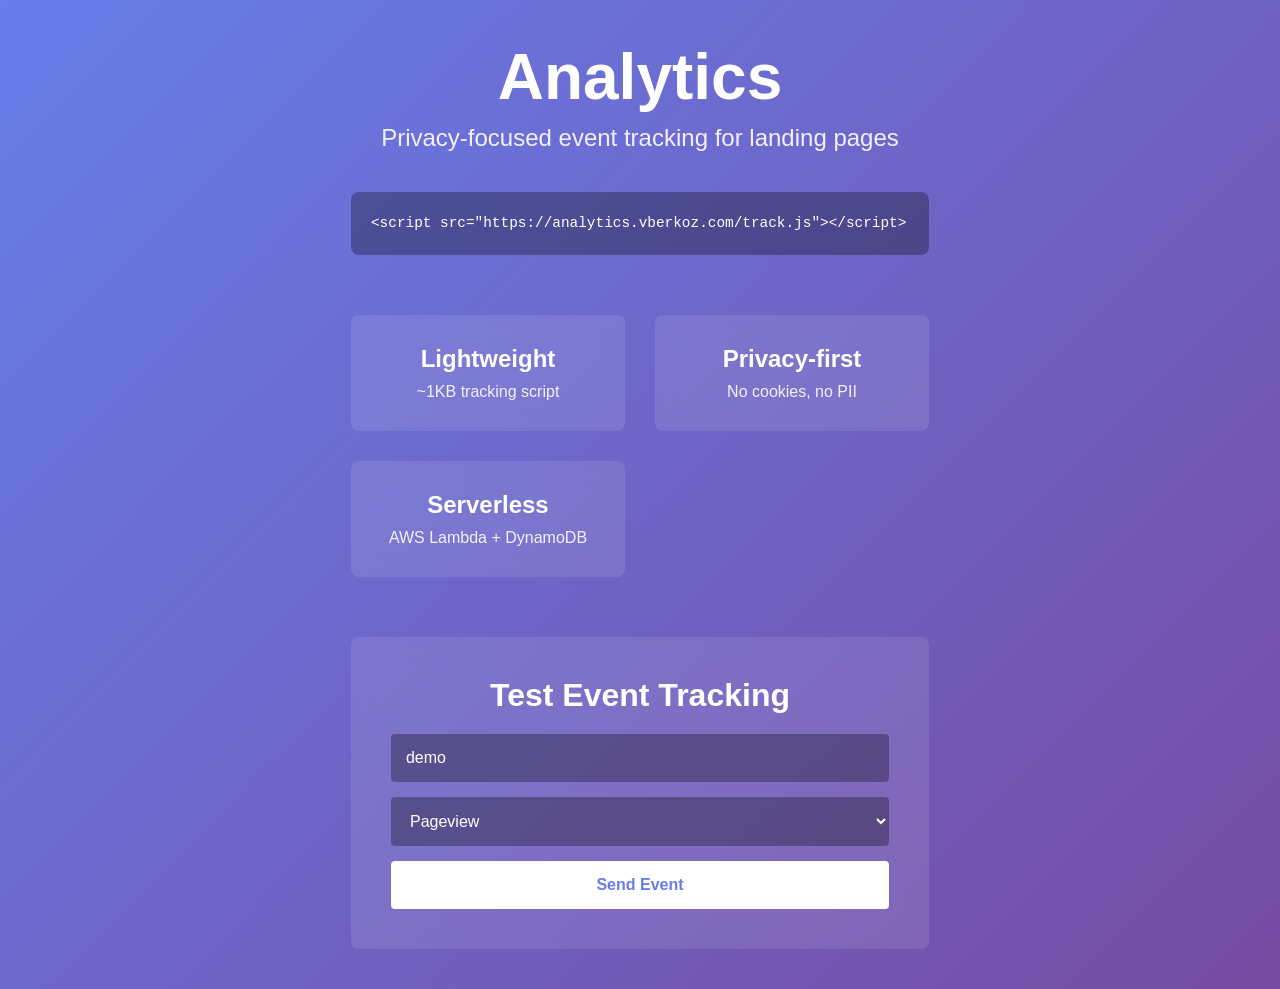
==== landing/index.html @ 593e7356 "Add landing page with tracking script" ====
<!DOCTYPE html>
<html lang="en">
<head>
    <meta charset="UTF-8">
    <meta name="viewport" content="width=device-width, initial-scale=1.0">
    <title>Analytics Platform</title>
    <link rel="stylesheet" href="style.css">
</head>
<body>
    <div class="container">
        <h1>Analytics</h1>
        <p class="tagline">Privacy-focused event tracking for landing pages</p>
        
        <div class="code-block">
            <pre><code>&lt;script src="https://analytics.vberkoz.com/track.js"&gt;&lt;/script&gt;</code></pre>
        </div>

        <div class="features">
            <div class="feature">
                <h3>Lightweight</h3>
                <p>~1KB tracking script</p>
            </div>
            <div class="feature">
                <h3>Privacy-first</h3>
                <p>No cookies, no PII</p>
            </div>
            <div class="feature">
                <h3>Serverless</h3>
                <p>AWS Lambda + DynamoDB</p>
            </div>
        </div>

        <div class="demo-section">
            <h2>Test Event Tracking</h2>
            <form id="trackForm">
                <input type="text" id="projectId" placeholder="Project ID (e.g., landing-001)" value="demo">
                <select id="eventType">
                    <option value="pageview">Pageview</option>
                    <option value="click">Click</option>
                    <option value="submit">Form Submit</option>
                </select>
                <button type="submit" id="trackBtn">Send Event</button>
            </form>
            <div id="result" class="result hidden"></div>
            <div id="error" class="error hidden"></div>
        </div>
    </div>

    <script>
        const form = document.getElementById('trackForm');
        const btn = document.getElementById('trackBtn');
        const result = document.getElementById('result');
        const error = document.getElementById('error');
        const projectId = document.getElementById('projectId');
        const eventType = document.getElementById('eventType');

        form.addEventListener('submit', async (e) => {
            e.preventDefault();
            
            btn.disabled = true;
            btn.textContent = 'Sending...';
            result.classList.add('hidden');
            error.classList.add('hidden');

            try {
                const response = await fetch('https://5sz981rz6d.execute-api.us-east-1.amazonaws.com/prod/event', {
                    method: 'POST',
                    headers: { 'Content-Type': 'application/json' },
                    body: JSON.stringify({
                        project_id: projectId.value,
                        event_type: eventType.value,
                        timestamp: Date.now(),
                        path: window.location.pathname,
                        referrer: document.referrer || null,
                        screen: `${window.screen.width}x${window.screen.height}`
                    })
                });

                if (!response.ok) {
                    throw new Error('Failed to send event');
                }

                result.innerHTML = '<p>✓ Event tracked successfully</p>';
                result.classList.remove('hidden');
            } catch (err) {
                error.textContent = '✗ ' + err.message;
                error.classList.remove('hidden');
            } finally {
                btn.disabled = false;
                btn.textContent = 'Send Event';
            }
        });
    </script>
</body>
</html>
---- landing/style.css ----
* {
    margin: 0;
    padding: 0;
    box-sizing: border-box;
}

body {
    font-family: -apple-system, BlinkMacSystemFont, 'Segoe UI', sans-serif;
    background: linear-gradient(135deg, #667eea 0%, #764ba2 100%);
    min-height: 100vh;
    display: flex;
    align-items: center;
    justify-content: center;
    color: #fff;
}

.container {
    max-width: 800px;
    padding: 40px;
    text-align: center;
}

h1 {
    font-size: 4rem;
    margin-bottom: 10px;
    font-weight: 700;
}

.tagline {
    font-size: 1.5rem;
    opacity: 0.9;
    margin-bottom: 40px;
}

.code-block {
    background: rgba(0, 0, 0, 0.3);
    border-radius: 8px;
    padding: 20px;
    margin: 40px 0;
    text-align: left;
}

.code-block pre {
    overflow-x: auto;
}

.code-block code {
    font-family: 'Monaco', 'Courier New', monospace;
    font-size: 0.9rem;
    line-height: 1.6;
}

.features {
    display: grid;
    grid-template-columns: repeat(auto-fit, minmax(200px, 1fr));
    gap: 30px;
    margin-top: 60px;
}

.feature {
    background: rgba(255, 255, 255, 0.1);
    padding: 30px;
    border-radius: 8px;
    backdrop-filter: blur(10px);
}

.feature h3 {
    font-size: 1.5rem;
    margin-bottom: 10px;
}

.feature p {
    opacity: 0.9;
}

.demo-section {
    margin-top: 60px;
    background: rgba(255, 255, 255, 0.1);
    padding: 40px;
    border-radius: 8px;
    backdrop-filter: blur(10px);
}

.demo-section h2 {
    font-size: 2rem;
    margin-bottom: 20px;
}

#projectId, #eventType {
    width: 100%;
    padding: 15px;
    margin-bottom: 15px;
    border: none;
    border-radius: 4px;
    font-size: 1rem;
    background: rgba(0, 0, 0, 0.3);
    color: #fff;
}

#trackBtn {
    width: 100%;
    padding: 15px;
    border: none;
    border-radius: 4px;
    background: #fff;
    color: #667eea;
    font-size: 1rem;
    font-weight: 600;
    cursor: pointer;
    transition: transform 0.2s;
}

#trackBtn:hover:not(:disabled) {
    transform: translateY(-2px);
}

#trackBtn:disabled {
    opacity: 0.6;
    cursor: not-allowed;
}

.result, .error {
    margin-top: 20px;
    padding: 20px;
    border-radius: 4px;
}

.result {
    background: rgba(76, 175, 80, 0.2);
}

.error {
    background: rgba(244, 67, 54, 0.2);
}

.hidden {
    display: none;
}

@media (max-width: 768px) {
    h1 {
        font-size: 2.5rem;
    }
    
    .tagline {
        font-size: 1.2rem;
    }
}
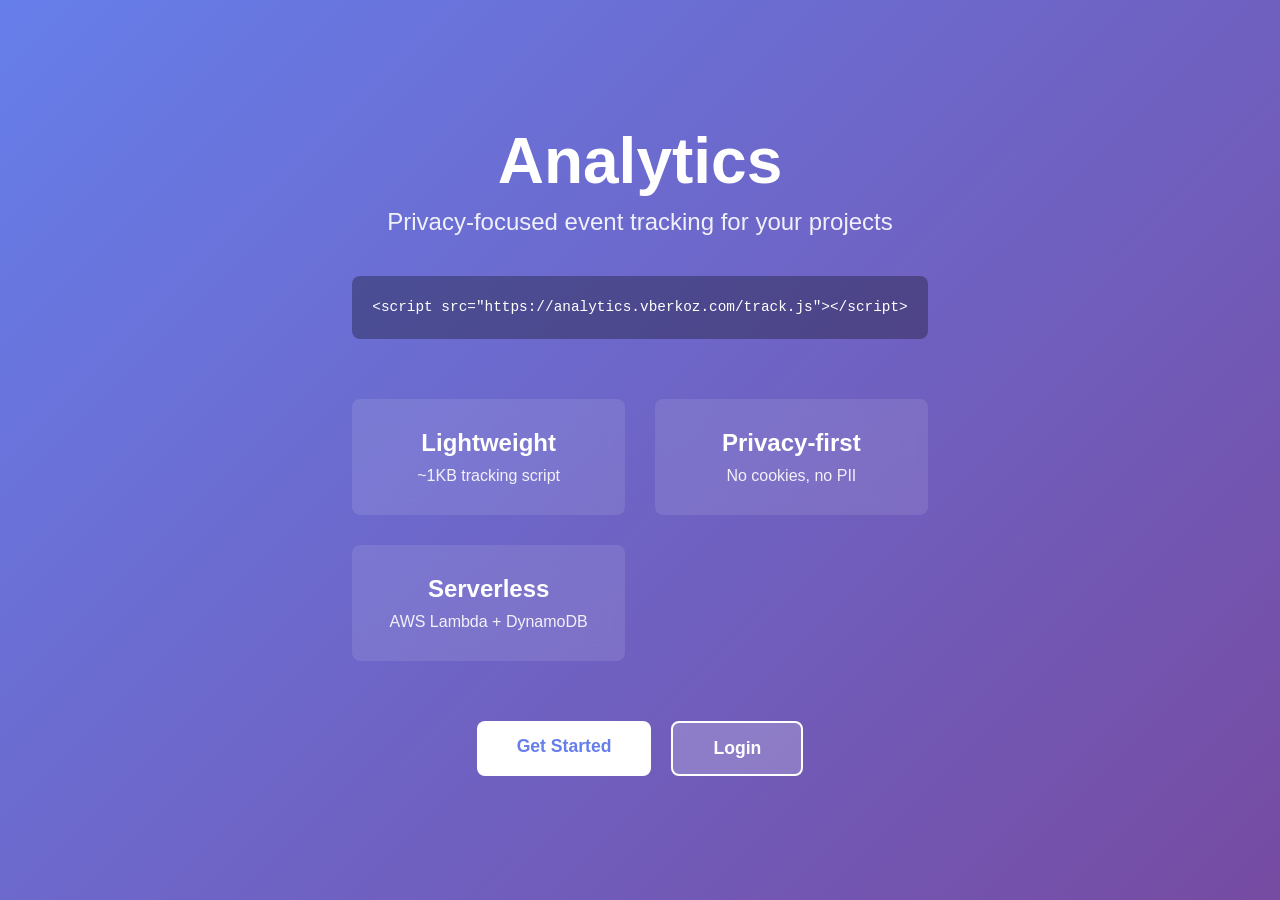
==== commit f2442a12: "Update landing page with login/register CTAs" ====
--- a/landing/index.html
+++ b/landing/index.html
@@ -9,7 +9,7 @@
 <body>
     <div class="container">
         <h1>Analytics</h1>
-        <p class="tagline">Privacy-focused event tracking for landing pages</p>
+        <p class="tagline">Privacy-focused event tracking for your projects</p>
         
         <div class="code-block">
             <pre><code>&lt;script src="https://analytics.vberkoz.com/track.js"&gt;&lt;/script&gt;</code></pre>
@@ -30,66 +30,10 @@
             </div>
         </div>
 
-        <div class="demo-section">
-            <h2>Test Event Tracking</h2>
-            <form id="trackForm">
-                <input type="text" id="projectId" placeholder="Project ID (e.g., landing-001)" value="demo">
-                <select id="eventType">
-                    <option value="pageview">Pageview</option>
-                    <option value="click">Click</option>
-                    <option value="submit">Form Submit</option>
-                </select>
-                <button type="submit" id="trackBtn">Send Event</button>
-            </form>
-            <div id="result" class="result hidden"></div>
-            <div id="error" class="error hidden"></div>
+        <div class="cta-section">
+            <a href="https://dashboard.analytics.vberkoz.com/register.html" class="btn btn-primary">Get Started</a>
+            <a href="https://dashboard.analytics.vberkoz.com/login.html" class="btn btn-secondary">Login</a>
         </div>
     </div>
-
-    <script>
-        const form = document.getElementById('trackForm');
-        const btn = document.getElementById('trackBtn');
-        const result = document.getElementById('result');
-        const error = document.getElementById('error');
-        const projectId = document.getElementById('projectId');
-        const eventType = document.getElementById('eventType');
-
-        form.addEventListener('submit', async (e) => {
-            e.preventDefault();
-            
-            btn.disabled = true;
-            btn.textContent = 'Sending...';
-            result.classList.add('hidden');
-            error.classList.add('hidden');
-
-            try {
-                const response = await fetch('https://5sz981rz6d.execute-api.us-east-1.amazonaws.com/prod/event', {
-                    method: 'POST',
-                    headers: { 'Content-Type': 'application/json' },
-                    body: JSON.stringify({
-                        project_id: projectId.value,
-                        event_type: eventType.value,
-                        timestamp: Date.now(),
-                        path: window.location.pathname,
-                        referrer: document.referrer || null,
-                        screen: `${window.screen.width}x${window.screen.height}`
-                    })
-                });
-
-                if (!response.ok) {
-                    throw new Error('Failed to send event');
-                }
-
-                result.innerHTML = '<p>✓ Event tracked successfully</p>';
-                result.classList.remove('hidden');
-            } catch (err) {
-                error.textContent = '✗ ' + err.message;
-                error.classList.remove('hidden');
-            } finally {
-                btn.disabled = false;
-                btn.textContent = 'Send Event';
-            }
-        });
-    </script>
 </body>
 </html>
--- a/landing/style.css
+++ b/landing/style.css
@@ -73,68 +73,36 @@
     opacity: 0.9;
 }
 
-.demo-section {
+.cta-section {
     margin-top: 60px;
-    background: rgba(255, 255, 255, 0.1);
-    padding: 40px;
-    border-radius: 8px;
-    backdrop-filter: blur(10px);
+    display: flex;
+    gap: 20px;
+    justify-content: center;
 }
 
-.demo-section h2 {
-    font-size: 2rem;
-    margin-bottom: 20px;
+.btn {
+    padding: 15px 40px;
+    border-radius: 8px;
+    font-size: 1.1rem;
+    font-weight: 600;
+    text-decoration: none;
+    transition: transform 0.2s;
+    display: inline-block;
 }
 
-#projectId, #eventType {
-    width: 100%;
-    padding: 15px;
-    margin-bottom: 15px;
-    border: none;
-    border-radius: 4px;
-    font-size: 1rem;
-    background: rgba(0, 0, 0, 0.3);
-    color: #fff;
-}
-
-#trackBtn {
-    width: 100%;
-    padding: 15px;
-    border: none;
-    border-radius: 4px;
-    background: #fff;
-    color: #667eea;
-    font-size: 1rem;
-    font-weight: 600;
-    cursor: pointer;
-    transition: transform 0.2s;
-}
-
-#trackBtn:hover:not(:disabled) {
+.btn:hover {
     transform: translateY(-2px);
 }
 
-#trackBtn:disabled {
-    opacity: 0.6;
-    cursor: not-allowed;
+.btn-primary {
+    background: #fff;
+    color: #667eea;
 }
 
-.result, .error {
-    margin-top: 20px;
-    padding: 20px;
-    border-radius: 4px;
-}
-
-.result {
-    background: rgba(76, 175, 80, 0.2);
-}
-
-.error {
-    background: rgba(244, 67, 54, 0.2);
-}
-
-.hidden {
-    display: none;
+.btn-secondary {
+    background: rgba(255, 255, 255, 0.2);
+    color: #fff;
+    border: 2px solid #fff;
 }
 
 @media (max-width: 768px) {
@@ -145,4 +113,12 @@
     .tagline {
         font-size: 1.2rem;
     }
+
+    .cta-section {
+        flex-direction: column;
+    }
+
+    .btn {
+        width: 100%;
+    }
 }
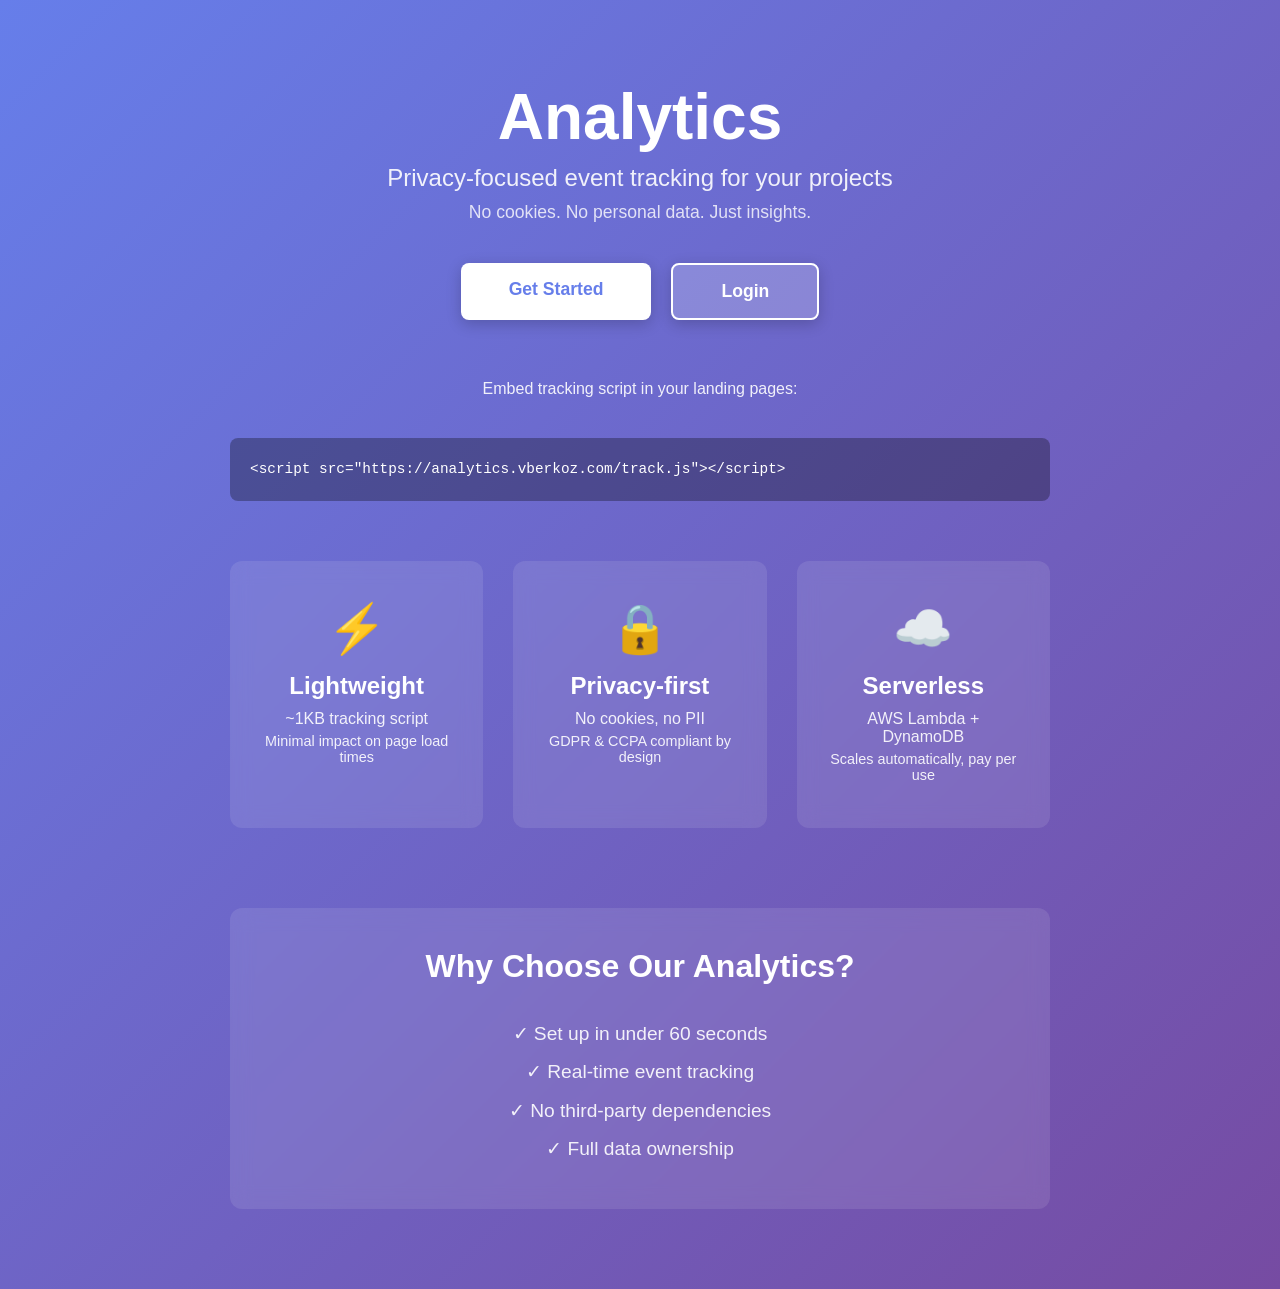
==== commit 4cb8603a: "Update landing page styling" ====
--- a/landing/index.html
+++ b/landing/index.html
@@ -3,37 +3,74 @@
 <head>
     <meta charset="UTF-8">
     <meta name="viewport" content="width=device-width, initial-scale=1.0">
-    <title>Analytics Platform</title>
+    <title>Privacy-First Analytics | Lightweight Event Tracking for Modern Web</title>
+    <meta name="description" content="Simple, privacy-focused analytics platform. Track events without cookies or PII. ~1KB script, serverless infrastructure, GDPR compliant. Start in 60 seconds.">
+    <meta name="keywords" content="privacy analytics, event tracking, GDPR compliant, serverless analytics, lightweight tracking, cookie-free analytics">
+    <link rel="canonical" href="https://analytics.vberkoz.com/">
+    
+    <!-- Open Graph -->
+    <meta property="og:title" content="Privacy-First Analytics | Lightweight Event Tracking">
+    <meta property="og:description" content="Track events without compromising privacy. No cookies, no PII, just insights.">
+    <meta property="og:type" content="website">
+    <meta property="og:url" content="https://analytics.vberkoz.com/">
+    
+    <!-- Twitter Card -->
+    <meta name="twitter:card" content="summary_large_image">
+    <meta name="twitter:title" content="Privacy-First Analytics">
+    <meta name="twitter:description" content="Lightweight event tracking. No cookies, no PII.">
+    
     <link rel="stylesheet" href="style.css">
 </head>
 <body>
     <div class="container">
-        <h1>Analytics</h1>
-        <p class="tagline">Privacy-focused event tracking for your projects</p>
+        <header>
+            <h1>Analytics</h1>
+            <p class="tagline">Privacy-focused event tracking for your projects</p>
+            <p class="subtitle">No cookies. No personal data. Just insights.</p>
+        </header>
         
-        <div class="code-block">
-            <pre><code>&lt;script src="https://analytics.vberkoz.com/track.js"&gt;&lt;/script&gt;</code></pre>
-        </div>
+        <section class="hero-cta">
+            <a href="https://dashboard.analytics.vberkoz.com/register.html" class="btn btn-primary">Get Started</a>
+            <a href="https://dashboard.analytics.vberkoz.com/login.html" class="btn btn-secondary">Login</a>
+        </section>
 
-        <div class="features">
+        <section class="code-section">
+            <p class="code-label">Embed tracking script in your landing pages:</p>
+            <div class="code-block">
+                <pre><code>&lt;script src="https://analytics.vberkoz.com/track.js"&gt;&lt;/script&gt;</code></pre>
+            </div>
+        </section>
+
+        <section class="features">
             <div class="feature">
-                <h3>Lightweight</h3>
+                <div class="feature-icon">⚡</div>
+                <h2>Lightweight</h2>
                 <p>~1KB tracking script</p>
+                <p class="feature-detail">Minimal impact on page load times</p>
             </div>
             <div class="feature">
-                <h3>Privacy-first</h3>
+                <div class="feature-icon">🔒</div>
+                <h2>Privacy-first</h2>
                 <p>No cookies, no PII</p>
+                <p class="feature-detail">GDPR & CCPA compliant by design</p>
             </div>
             <div class="feature">
-                <h3>Serverless</h3>
+                <div class="feature-icon">☁️</div>
+                <h2>Serverless</h2>
                 <p>AWS Lambda + DynamoDB</p>
+                <p class="feature-detail">Scales automatically, pay per use</p>
             </div>
-        </div>
+        </section>
 
-        <div class="cta-section">
-            <a href="https://dashboard.analytics.vberkoz.com/register.html" class="btn btn-primary">Get Started</a>
-            <a href="https://dashboard.analytics.vberkoz.com/login.html" class="btn btn-secondary">Login</a>
-        </div>
+        <section class="benefits">
+            <h2 class="section-title">Why Choose Our Analytics?</h2>
+            <ul class="benefits-list">
+                <li>✓ Set up in under 60 seconds</li>
+                <li>✓ Real-time event tracking</li>
+                <li>✓ No third-party dependencies</li>
+                <li>✓ Full data ownership</li>
+            </ul>
+        </section>
     </div>
 </body>
 </html>
--- a/landing/style.css
+++ b/landing/style.css
@@ -12,12 +12,17 @@
     align-items: center;
     justify-content: center;
     color: #fff;
+    padding: 20px;
 }
 
 .container {
-    max-width: 800px;
-    padding: 40px;
+    max-width: 900px;
+    padding: 60px 40px;
     text-align: center;
+}
+
+header {
+    margin-bottom: 40px;
 }
 
 h1 {
@@ -29,7 +34,30 @@
 .tagline {
     font-size: 1.5rem;
     opacity: 0.9;
-    margin-bottom: 40px;
+    margin-bottom: 10px;
+}
+
+.subtitle {
+    font-size: 1.1rem;
+    opacity: 0.8;
+    font-weight: 300;
+}
+
+.hero-cta {
+    margin: 40px 0;
+    display: flex;
+    gap: 20px;
+    justify-content: center;
+}
+
+.code-section {
+    margin: 60px 0;
+}
+
+.code-label {
+    font-size: 1rem;
+    opacity: 0.9;
+    margin-bottom: 15px;
 }
 
 .code-block {
@@ -52,24 +80,64 @@
 
 .features {
     display: grid;
-    grid-template-columns: repeat(auto-fit, minmax(200px, 1fr));
+    grid-template-columns: repeat(3, 1fr);
     gap: 30px;
-    margin-top: 60px;
+    margin: 60px 0;
 }
 
 .feature {
     background: rgba(255, 255, 255, 0.1);
-    padding: 30px;
-    border-radius: 8px;
+    padding: 40px 30px;
+    border-radius: 12px;
     backdrop-filter: blur(10px);
-}
-
-.feature h3 {
+    transition: transform 0.3s, background 0.3s;
+}
+
+.feature:hover {
+    transform: translateY(-5px);
+    background: rgba(255, 255, 255, 0.15);
+}
+
+.feature-icon {
+    font-size: 3rem;
+    margin-bottom: 15px;
+}
+
+.feature h2 {
     font-size: 1.5rem;
     margin-bottom: 10px;
 }
 
 .feature p {
+    opacity: 0.9;
+    margin-bottom: 5px;
+}
+
+.feature-detail {
+    font-size: 0.9rem;
+    opacity: 0.7;
+}
+
+.benefits {
+    margin-top: 80px;
+    background: rgba(255, 255, 255, 0.1);
+    padding: 40px;
+    border-radius: 12px;
+    backdrop-filter: blur(10px);
+}
+
+.section-title {
+    font-size: 2rem;
+    margin-bottom: 30px;
+}
+
+.benefits-list {
+    list-style: none;
+    font-size: 1.2rem;
+    line-height: 2;
+}
+
+.benefits-list li {
     opacity: 0.9;
 }
 
@@ -81,17 +149,19 @@
 }
 
 .btn {
-    padding: 15px 40px;
+    padding: 16px 48px;
     border-radius: 8px;
     font-size: 1.1rem;
     font-weight: 600;
     text-decoration: none;
-    transition: transform 0.2s;
+    transition: all 0.3s;
     display: inline-block;
+    box-shadow: 0 4px 15px rgba(0, 0, 0, 0.2);
 }
 
 .btn:hover {
-    transform: translateY(-2px);
+    transform: translateY(-3px);
+    box-shadow: 0 6px 20px rgba(0, 0, 0, 0.3);
 }
 
 .btn-primary {
@@ -106,6 +176,10 @@
 }
 
 @media (max-width: 768px) {
+    .container {
+        padding: 40px 20px;
+    }
+
     h1 {
         font-size: 2.5rem;
     }
@@ -114,6 +188,14 @@
         font-size: 1.2rem;
     }
 
+    .subtitle {
+        font-size: 1rem;
+    }
+
+    .hero-cta {
+        flex-direction: column;
+    }
+
     .cta-section {
         flex-direction: column;
     }
@@ -121,4 +203,16 @@
     .btn {
         width: 100%;
     }
-}
+
+    .features {
+        grid-template-columns: 1fr;
+    }
+
+    .section-title {
+        font-size: 1.5rem;
+    }
+
+    .benefits-list {
+        font-size: 1rem;
+    }
+}
